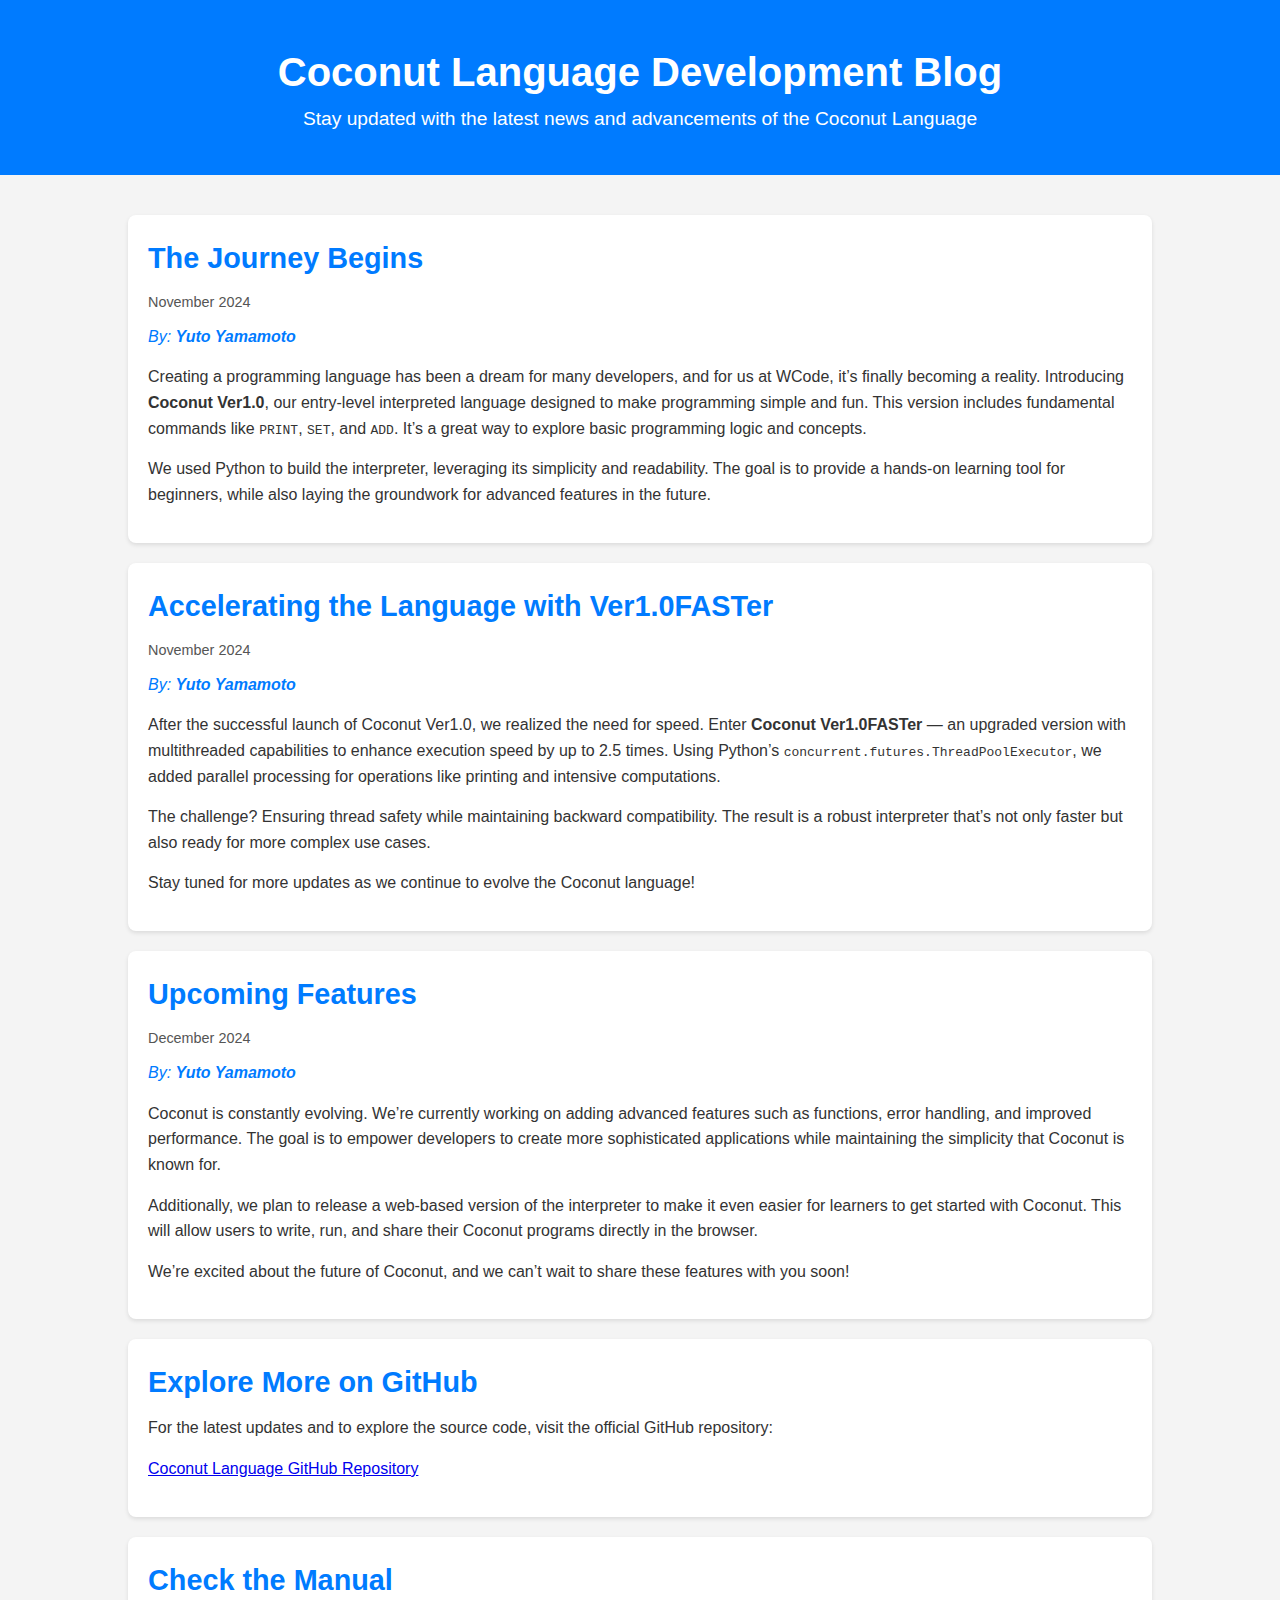
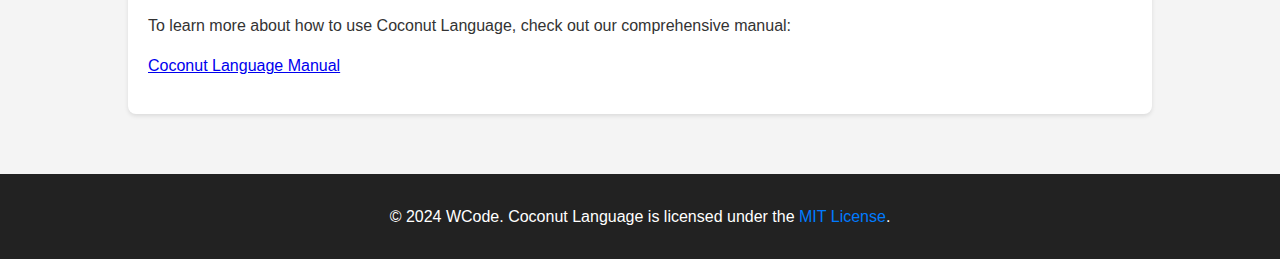
==== blog.html @ feff5c44 "Update blog.html" ====
<!DOCTYPE html>
<html lang="en">
<head>
    <meta charset="UTF-8">
    <meta name="viewport" content="width=device-width, initial-scale=1.0">
    <title>Coconut Language Development Blog</title>
    <link rel="stylesheet" href="blog_styles.css">
</head>
<body>
    <header>
        <div class="container">
            <h1>Coconut Language Development Blog</h1>
            <p>Stay updated with the latest news and advancements of the Coconut Language</p>
        </div>
    </header>

    <main>
        <div class="container">
            <article>
                <h2>The Journey Begins</h2>
                <p class="date">November 2024</p>
                <p class="author">By: <strong>Yuto Yamamoto</strong></p>
                <p>
                    Creating a programming language has been a dream for many developers, and for us at WCode, it’s finally becoming a reality. Introducing <strong>Coconut Ver1.0</strong>, our entry-level interpreted language designed to make programming simple and fun. This version includes fundamental commands like <code>PRINT</code>, <code>SET</code>, and <code>ADD</code>. It’s a great way to explore basic programming logic and concepts.
                </p>
                <p>
                    We used Python to build the interpreter, leveraging its simplicity and readability. The goal is to provide a hands-on learning tool for beginners, while also laying the groundwork for advanced features in the future.
                </p>
            </article>

            <article>
                <h2>Accelerating the Language with Ver1.0FASTer</h2>
                <p class="date">November 2024</p>
                <p class="author">By: <strong>Yuto Yamamoto</strong></p>
                <p>
                    After the successful launch of Coconut Ver1.0, we realized the need for speed. Enter <strong>Coconut Ver1.0FASTer</strong> — an upgraded version with multithreaded capabilities to enhance execution speed by up to 2.5 times. Using Python’s <code>concurrent.futures.ThreadPoolExecutor</code>, we added parallel processing for operations like printing and intensive computations.
                </p>
                <p>
                    The challenge? Ensuring thread safety while maintaining backward compatibility. The result is a robust interpreter that’s not only faster but also ready for more complex use cases.
                </p>
                <p>Stay tuned for more updates as we continue to evolve the Coconut language!</p>
            </article>

            <article>
                <h2>Upcoming Features</h2>
                <p class="date">December 2024</p>
                <p class="author">By: <strong>Yuto Yamamoto</strong></p>
                <p>
                    Coconut is constantly evolving. We’re currently working on adding advanced features such as functions, error handling, and improved performance. The goal is to empower developers to create more sophisticated applications while maintaining the simplicity that Coconut is known for.
                </p>
                <p>
                    Additionally, we plan to release a web-based version of the interpreter to make it even easier for learners to get started with Coconut. This will allow users to write, run, and share their Coconut programs directly in the browser.
                </p>
                <p>We’re excited about the future of Coconut, and we can’t wait to share these features with you soon!</p>
            </article>

            <article>
                <h2>Explore More on GitHub</h2>
                <p>
                    For the latest updates and to explore the source code, visit the official GitHub repository:
                </p>
                <p><a href="https://github.com/yucchannel/coconuts.git" target="_blank">Coconut Language GitHub Repository</a></p>
            </article>

            <article>
                <h2>Check the Manual</h2>
                <p>
                    To learn more about how to use Coconut Language, check out our comprehensive manual:
                </p>
                <p><a href="manuel.html" target="_blank">Coconut Language Manual</a></p>
            </article>
        </div>
    </main>

    <footer>
        <div class="container">
            <p>© 2024 WCode. Coconut Language is licensed under the <a href="license.html">MIT License</a>.</p>
        </div>
    </footer>
</body>
</html>
---- blog_styles.css ----
/* General Reset */
body, h1, h2, p {
    margin: 0;
    padding: 0;
    font-family: Arial, sans-serif;
    line-height: 1.6;
}

/* Body Styling */
body {
    background-color: #f4f4f4;
    color: #333;
}

/* Container Styling */
.container {
    width: 80%;
    max-width: 1200px;
    margin: 0 auto;
    padding: 20px;
}

/* Header Styling */
header {
    background: #007bff;
    color: #fff;
    padding: 20px 0;
    text-align: center;
    margin-bottom: 20px;
}

header h1 {
    font-size: 2.5em;
}

header p {
    font-size: 1.2em;
}

/* Article Styling */
main article {
    background: #fff;
    border-radius: 8px;
    box-shadow: 0 2px 4px rgba(0, 0, 0, 0.1);
    margin-bottom: 20px;
    padding: 20px;
}

main h2 {
    font-size: 1.8em;
    color: #007bff;
    margin-bottom: 10px;
}

main .date {
    color: #555;
    font-size: 0.9em;
    margin-bottom: 10px;
}

main .author {
    color: #007bff;
    font-size: 1em;
    margin-bottom: 15px;
    font-style: italic;
}

main p {
    margin-bottom: 15px;
}

/* Footer Styling */
footer {
    background: #222;
    color: #fff;
    text-align: center;
    padding: 10px 0;
    margin-top: 20px;
}

footer a {
    color: #007bff;
    text-decoration: none;
}

footer a:hover {
    text-decoration: underline;
}
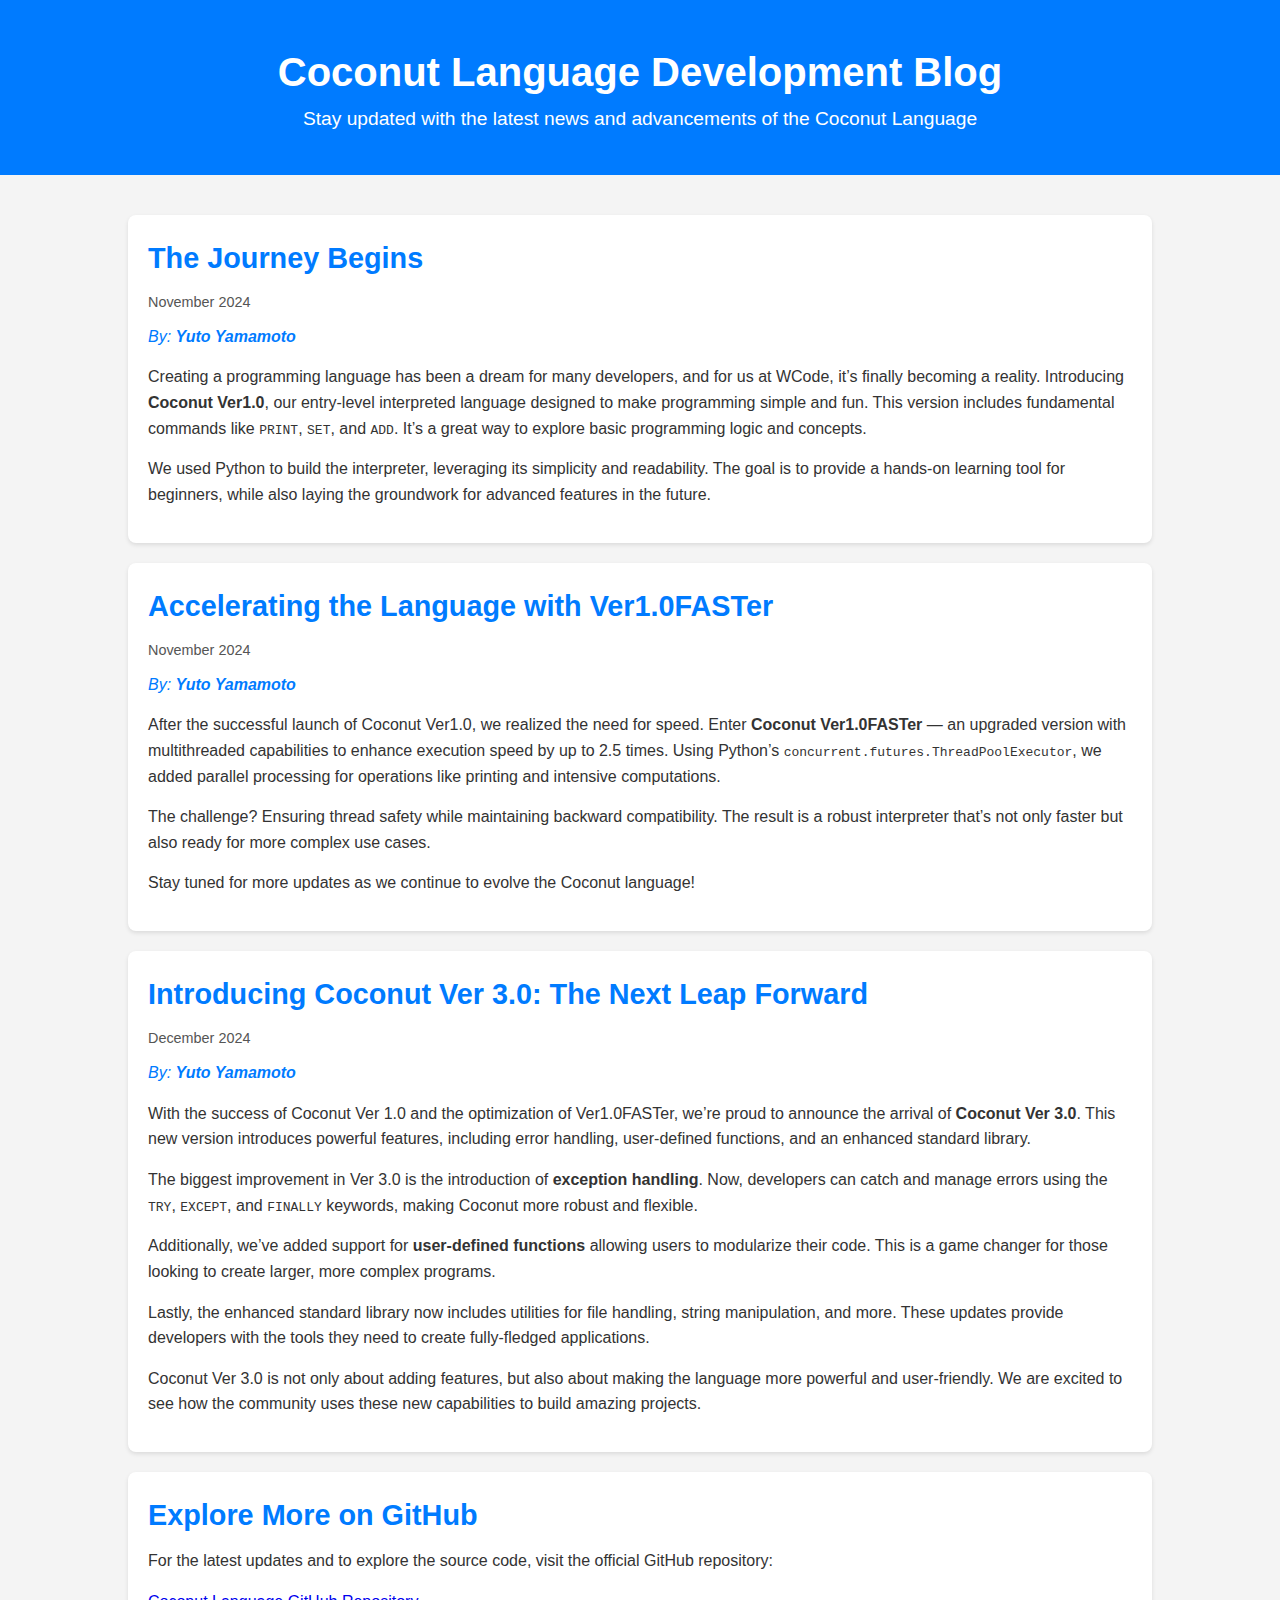
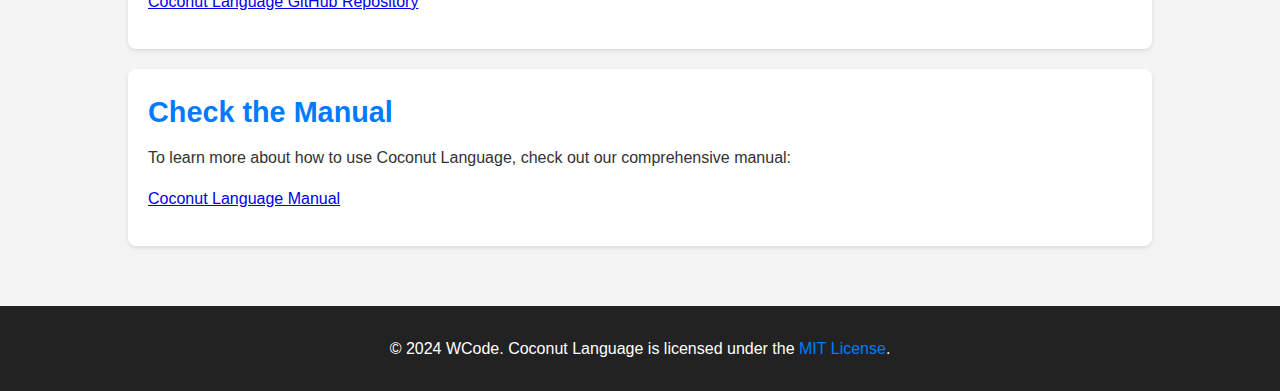
==== commit 5a9986b8: "Update blog.html" ====
--- a/blog.html
+++ b/blog.html
@@ -42,16 +42,24 @@
             </article>
 
             <article>
-                <h2>Upcoming Features</h2>
+                <h2>Introducing Coconut Ver 3.0: The Next Leap Forward</h2>
                 <p class="date">December 2024</p>
                 <p class="author">By: <strong>Yuto Yamamoto</strong></p>
                 <p>
-                    Coconut is constantly evolving. We’re currently working on adding advanced features such as functions, error handling, and improved performance. The goal is to empower developers to create more sophisticated applications while maintaining the simplicity that Coconut is known for.
+                    With the success of Coconut Ver 1.0 and the optimization of Ver1.0FASTer, we’re proud to announce the arrival of <strong>Coconut Ver 3.0</strong>. This new version introduces powerful features, including error handling, user-defined functions, and an enhanced standard library.
                 </p>
                 <p>
-                    Additionally, we plan to release a web-based version of the interpreter to make it even easier for learners to get started with Coconut. This will allow users to write, run, and share their Coconut programs directly in the browser.
+                    The biggest improvement in Ver 3.0 is the introduction of <strong>exception handling</strong>. Now, developers can catch and manage errors using the <code>TRY</code>, <code>EXCEPT</code>, and <code>FINALLY</code> keywords, making Coconut more robust and flexible.
                 </p>
-                <p>We’re excited about the future of Coconut, and we can’t wait to share these features with you soon!</p>
+                <p>
+                    Additionally, we’ve added support for <strong>user-defined functions</strong> allowing users to modularize their code. This is a game changer for those looking to create larger, more complex programs.
+                </p>
+                <p>
+                    Lastly, the enhanced standard library now includes utilities for file handling, string manipulation, and more. These updates provide developers with the tools they need to create fully-fledged applications.
+                </p>
+                <p>
+                    Coconut Ver 3.0 is not only about adding features, but also about making the language more powerful and user-friendly. We are excited to see how the community uses these new capabilities to build amazing projects.
+                </p>
             </article>
 
             <article>
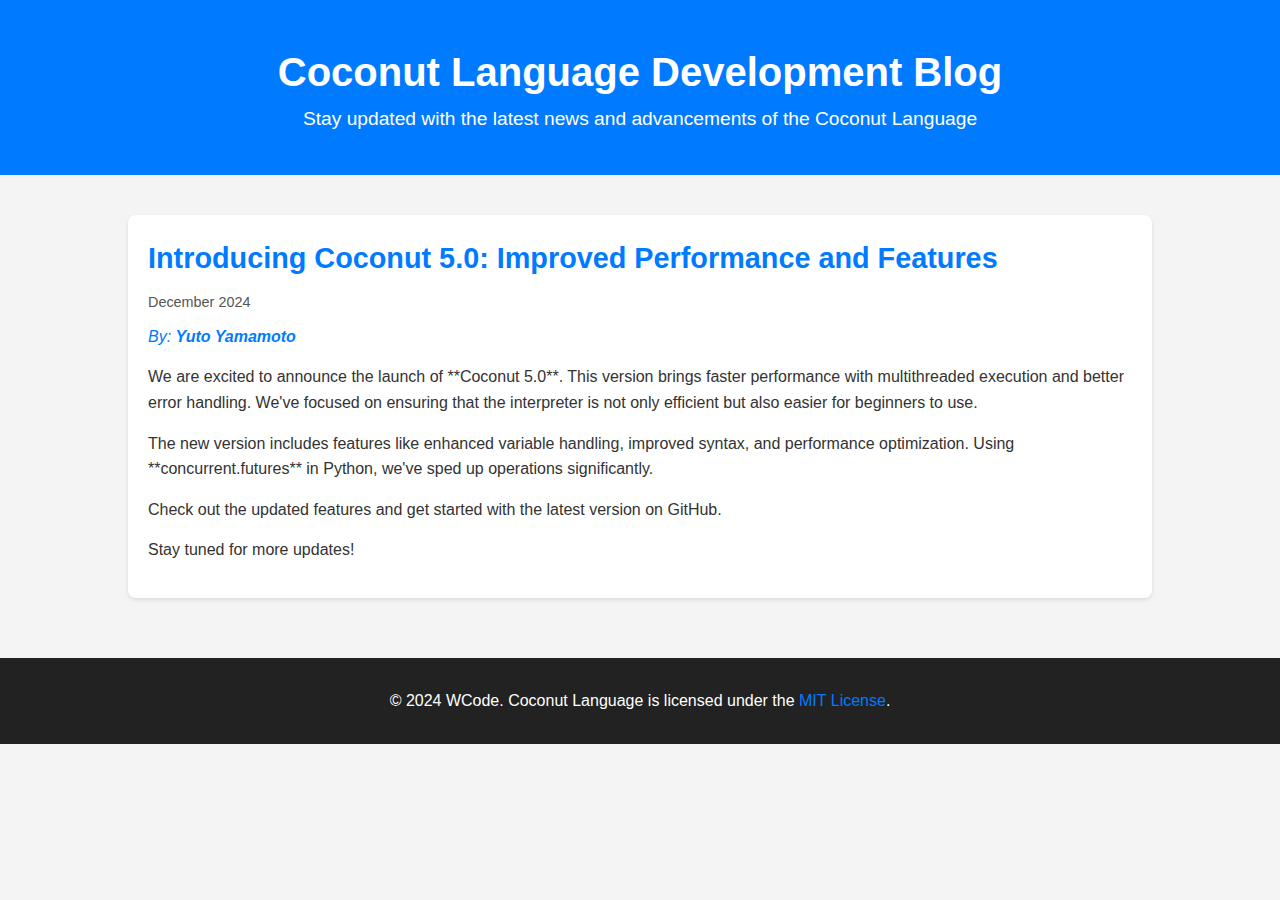
==== commit 9682468f: "Update blog.html" ====
--- a/blog.html
+++ b/blog.html
@@ -17,65 +17,19 @@
     <main>
         <div class="container">
             <article>
-                <h2>The Journey Begins</h2>
-                <p class="date">November 2024</p>
-                <p class="author">By: <strong>Yuto Yamamoto</strong></p>
-                <p>
-                    Creating a programming language has been a dream for many developers, and for us at WCode, it’s finally becoming a reality. Introducing <strong>Coconut Ver1.0</strong>, our entry-level interpreted language designed to make programming simple and fun. This version includes fundamental commands like <code>PRINT</code>, <code>SET</code>, and <code>ADD</code>. It’s a great way to explore basic programming logic and concepts.
-                </p>
-                <p>
-                    We used Python to build the interpreter, leveraging its simplicity and readability. The goal is to provide a hands-on learning tool for beginners, while also laying the groundwork for advanced features in the future.
-                </p>
-            </article>
-
-            <article>
-                <h2>Accelerating the Language with Ver1.0FASTer</h2>
-                <p class="date">November 2024</p>
-                <p class="author">By: <strong>Yuto Yamamoto</strong></p>
-                <p>
-                    After the successful launch of Coconut Ver1.0, we realized the need for speed. Enter <strong>Coconut Ver1.0FASTer</strong> — an upgraded version with multithreaded capabilities to enhance execution speed by up to 2.5 times. Using Python’s <code>concurrent.futures.ThreadPoolExecutor</code>, we added parallel processing for operations like printing and intensive computations.
-                </p>
-                <p>
-                    The challenge? Ensuring thread safety while maintaining backward compatibility. The result is a robust interpreter that’s not only faster but also ready for more complex use cases.
-                </p>
-                <p>Stay tuned for more updates as we continue to evolve the Coconut language!</p>
-            </article>
-
-            <article>
-                <h2>Introducing Coconut Ver 3.0: The Next Leap Forward</h2>
+                <h2>Introducing Coconut 5.0: Improved Performance and Features</h2>
                 <p class="date">December 2024</p>
                 <p class="author">By: <strong>Yuto Yamamoto</strong></p>
                 <p>
-                    With the success of Coconut Ver 1.0 and the optimization of Ver1.0FASTer, we’re proud to announce the arrival of <strong>Coconut Ver 3.0</strong>. This new version introduces powerful features, including error handling, user-defined functions, and an enhanced standard library.
+                    We are excited to announce the launch of **Coconut 5.0**. This version brings faster performance with multithreaded execution and better error handling. We've focused on ensuring that the interpreter is not only efficient but also easier for beginners to use.
                 </p>
                 <p>
-                    The biggest improvement in Ver 3.0 is the introduction of <strong>exception handling</strong>. Now, developers can catch and manage errors using the <code>TRY</code>, <code>EXCEPT</code>, and <code>FINALLY</code> keywords, making Coconut more robust and flexible.
+                    The new version includes features like enhanced variable handling, improved syntax, and performance optimization. Using **concurrent.futures** in Python, we've sped up operations significantly.
                 </p>
                 <p>
-                    Additionally, we’ve added support for <strong>user-defined functions</strong> allowing users to modularize their code. This is a game changer for those looking to create larger, more complex programs.
+                    Check out the updated features and get started with the latest version on GitHub.
                 </p>
-                <p>
-                    Lastly, the enhanced standard library now includes utilities for file handling, string manipulation, and more. These updates provide developers with the tools they need to create fully-fledged applications.
-                </p>
-                <p>
-                    Coconut Ver 3.0 is not only about adding features, but also about making the language more powerful and user-friendly. We are excited to see how the community uses these new capabilities to build amazing projects.
-                </p>
-            </article>
-
-            <article>
-                <h2>Explore More on GitHub</h2>
-                <p>
-                    For the latest updates and to explore the source code, visit the official GitHub repository:
-                </p>
-                <p><a href="https://github.com/yucchannel/coconuts.git" target="_blank">Coconut Language GitHub Repository</a></p>
-            </article>
-
-            <article>
-                <h2>Check the Manual</h2>
-                <p>
-                    To learn more about how to use Coconut Language, check out our comprehensive manual:
-                </p>
-                <p><a href="manuel.html" target="_blank">Coconut Language Manual</a></p>
+                <p>Stay tuned for more updates!</p>
             </article>
         </div>
     </main>
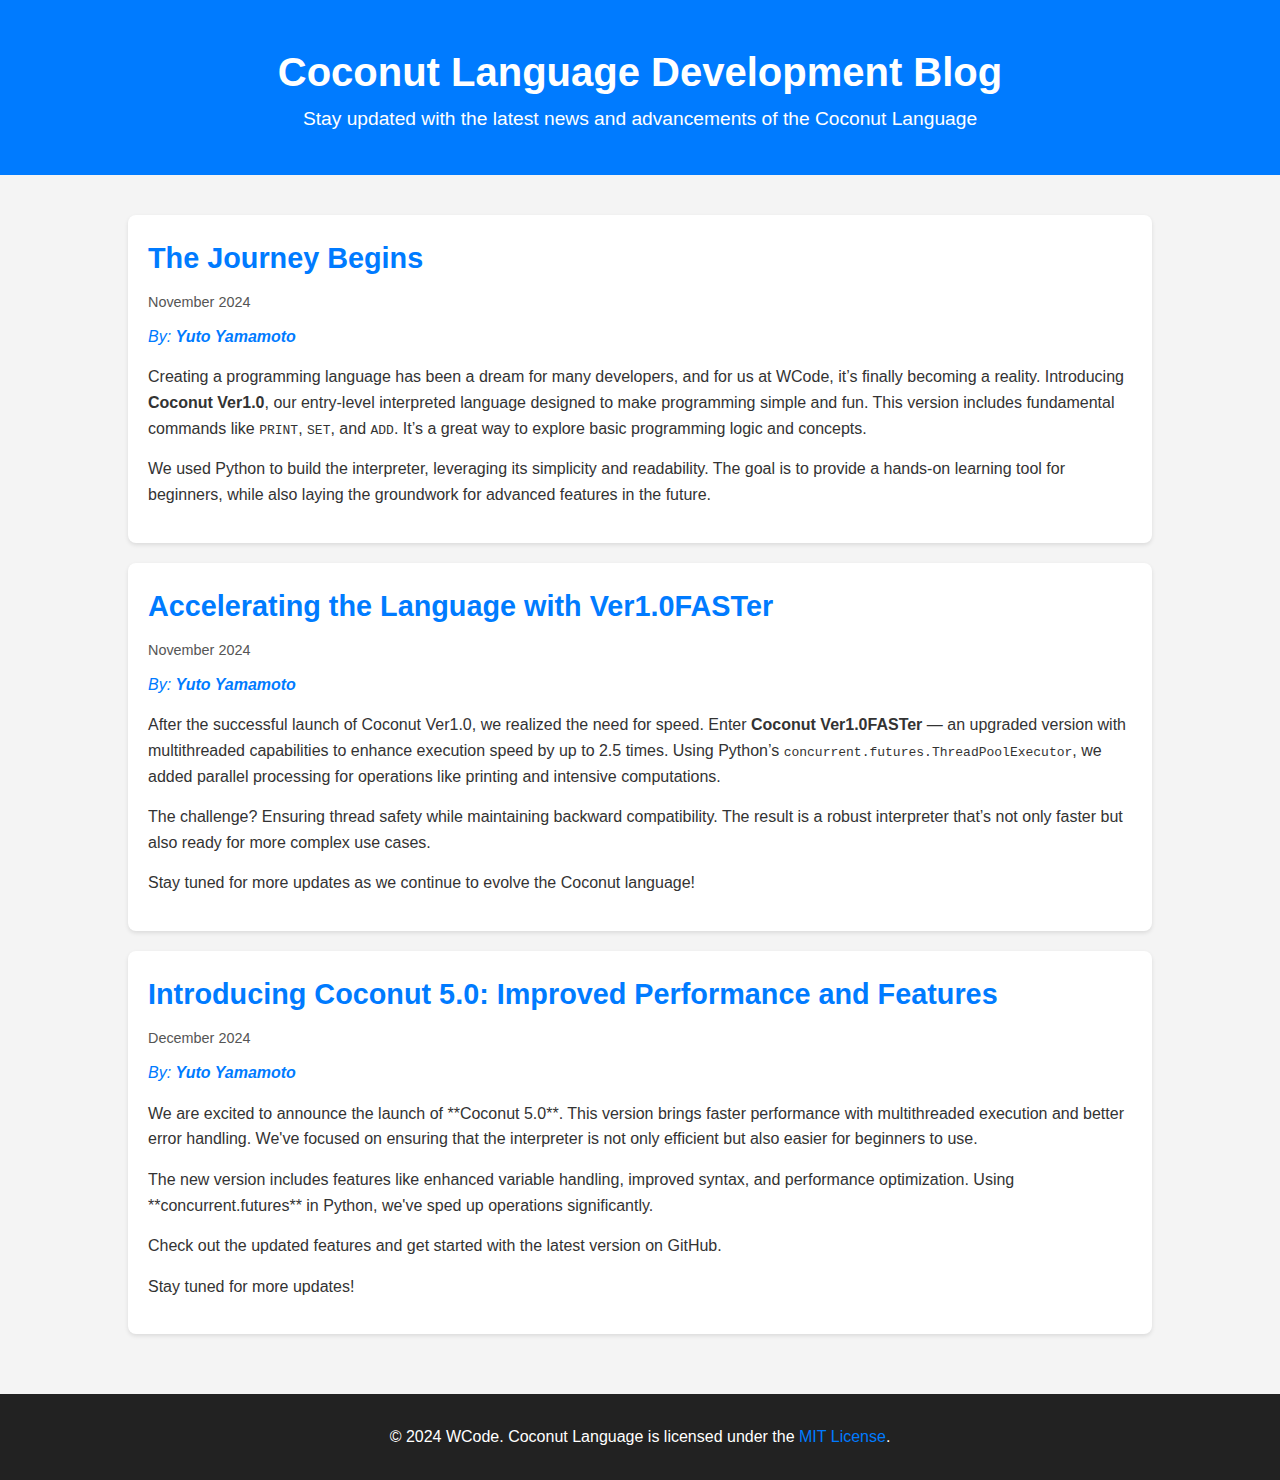
==== commit 77a4f061: "Update blog.html" ====
--- a/blog.html
+++ b/blog.html
@@ -16,6 +16,31 @@
 
     <main>
         <div class="container">
+            <article>
+                <h2>The Journey Begins</h2>
+                <p class="date">November 2024</p>
+                <p class="author">By: <strong>Yuto Yamamoto</strong></p>
+                <p>
+                    Creating a programming language has been a dream for many developers, and for us at WCode, it’s finally becoming a reality. Introducing <strong>Coconut Ver1.0</strong>, our entry-level interpreted language designed to make programming simple and fun. This version includes fundamental commands like <code>PRINT</code>, <code>SET</code>, and <code>ADD</code>. It’s a great way to explore basic programming logic and concepts.
+                </p>
+                <p>
+                    We used Python to build the interpreter, leveraging its simplicity and readability. The goal is to provide a hands-on learning tool for beginners, while also laying the groundwork for advanced features in the future.
+                </p>
+            </article>
+
+            <article>
+                <h2>Accelerating the Language with Ver1.0FASTer</h2>
+                <p class="date">November 2024</p>
+                <p class="author">By: <strong>Yuto Yamamoto</strong></p>
+                <p>
+                    After the successful launch of Coconut Ver1.0, we realized the need for speed. Enter <strong>Coconut Ver1.0FASTer</strong> — an upgraded version with multithreaded capabilities to enhance execution speed by up to 2.5 times. Using Python’s <code>concurrent.futures.ThreadPoolExecutor</code>, we added parallel processing for operations like printing and intensive computations.
+                </p>
+                <p>
+                    The challenge? Ensuring thread safety while maintaining backward compatibility. The result is a robust interpreter that’s not only faster but also ready for more complex use cases.
+                </p>
+                <p>Stay tuned for more updates as we continue to evolve the Coconut language!</p>
+            </article>
+
             <article>
                 <h2>Introducing Coconut 5.0: Improved Performance and Features</h2>
                 <p class="date">December 2024</p>
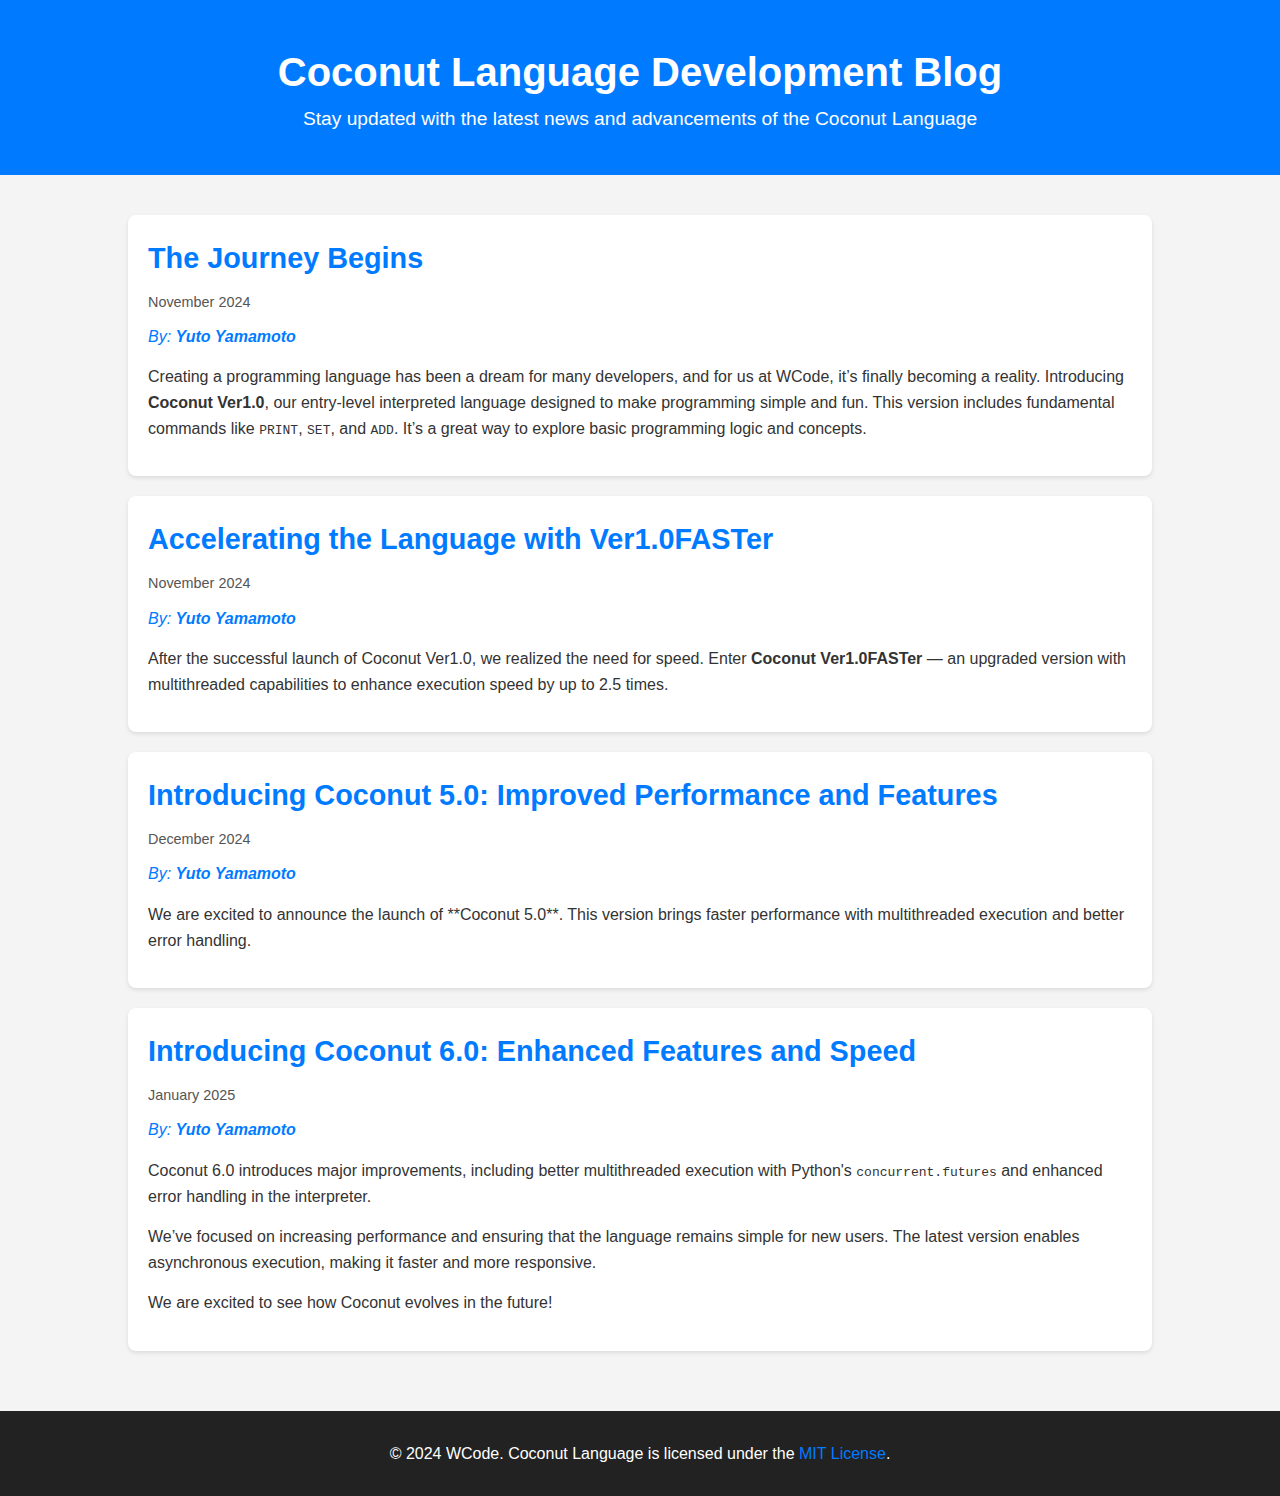
==== commit 5b29eb25: "Update blog.html" ====
--- a/blog.html
+++ b/blog.html
@@ -23,9 +23,6 @@
                 <p>
                     Creating a programming language has been a dream for many developers, and for us at WCode, it’s finally becoming a reality. Introducing <strong>Coconut Ver1.0</strong>, our entry-level interpreted language designed to make programming simple and fun. This version includes fundamental commands like <code>PRINT</code>, <code>SET</code>, and <code>ADD</code>. It’s a great way to explore basic programming logic and concepts.
                 </p>
-                <p>
-                    We used Python to build the interpreter, leveraging its simplicity and readability. The goal is to provide a hands-on learning tool for beginners, while also laying the groundwork for advanced features in the future.
-                </p>
             </article>
 
             <article>
@@ -33,12 +30,8 @@
                 <p class="date">November 2024</p>
                 <p class="author">By: <strong>Yuto Yamamoto</strong></p>
                 <p>
-                    After the successful launch of Coconut Ver1.0, we realized the need for speed. Enter <strong>Coconut Ver1.0FASTer</strong> — an upgraded version with multithreaded capabilities to enhance execution speed by up to 2.5 times. Using Python’s <code>concurrent.futures.ThreadPoolExecutor</code>, we added parallel processing for operations like printing and intensive computations.
+                    After the successful launch of Coconut Ver1.0, we realized the need for speed. Enter <strong>Coconut Ver1.0FASTer</strong> — an upgraded version with multithreaded capabilities to enhance execution speed by up to 2.5 times.
                 </p>
-                <p>
-                    The challenge? Ensuring thread safety while maintaining backward compatibility. The result is a robust interpreter that’s not only faster but also ready for more complex use cases.
-                </p>
-                <p>Stay tuned for more updates as we continue to evolve the Coconut language!</p>
             </article>
 
             <article>
@@ -46,15 +39,21 @@
                 <p class="date">December 2024</p>
                 <p class="author">By: <strong>Yuto Yamamoto</strong></p>
                 <p>
-                    We are excited to announce the launch of **Coconut 5.0**. This version brings faster performance with multithreaded execution and better error handling. We've focused on ensuring that the interpreter is not only efficient but also easier for beginners to use.
+                    We are excited to announce the launch of **Coconut 5.0**. This version brings faster performance with multithreaded execution and better error handling.
+                </p>
+            </article>
+
+            <article>
+                <h2>Introducing Coconut 6.0: Enhanced Features and Speed</h2>
+                <p class="date">January 2025</p>
+                <p class="author">By: <strong>Yuto Yamamoto</strong></p>
+                <p>
+                    Coconut 6.0 introduces major improvements, including better multithreaded execution with Python's <code>concurrent.futures</code> and enhanced error handling in the interpreter.
                 </p>
                 <p>
-                    The new version includes features like enhanced variable handling, improved syntax, and performance optimization. Using **concurrent.futures** in Python, we've sped up operations significantly.
+                    We’ve focused on increasing performance and ensuring that the language remains simple for new users. The latest version enables asynchronous execution, making it faster and more responsive.
                 </p>
-                <p>
-                    Check out the updated features and get started with the latest version on GitHub.
-                </p>
-                <p>Stay tuned for more updates!</p>
+                <p>We are excited to see how Coconut evolves in the future!</p>
             </article>
         </div>
     </main>
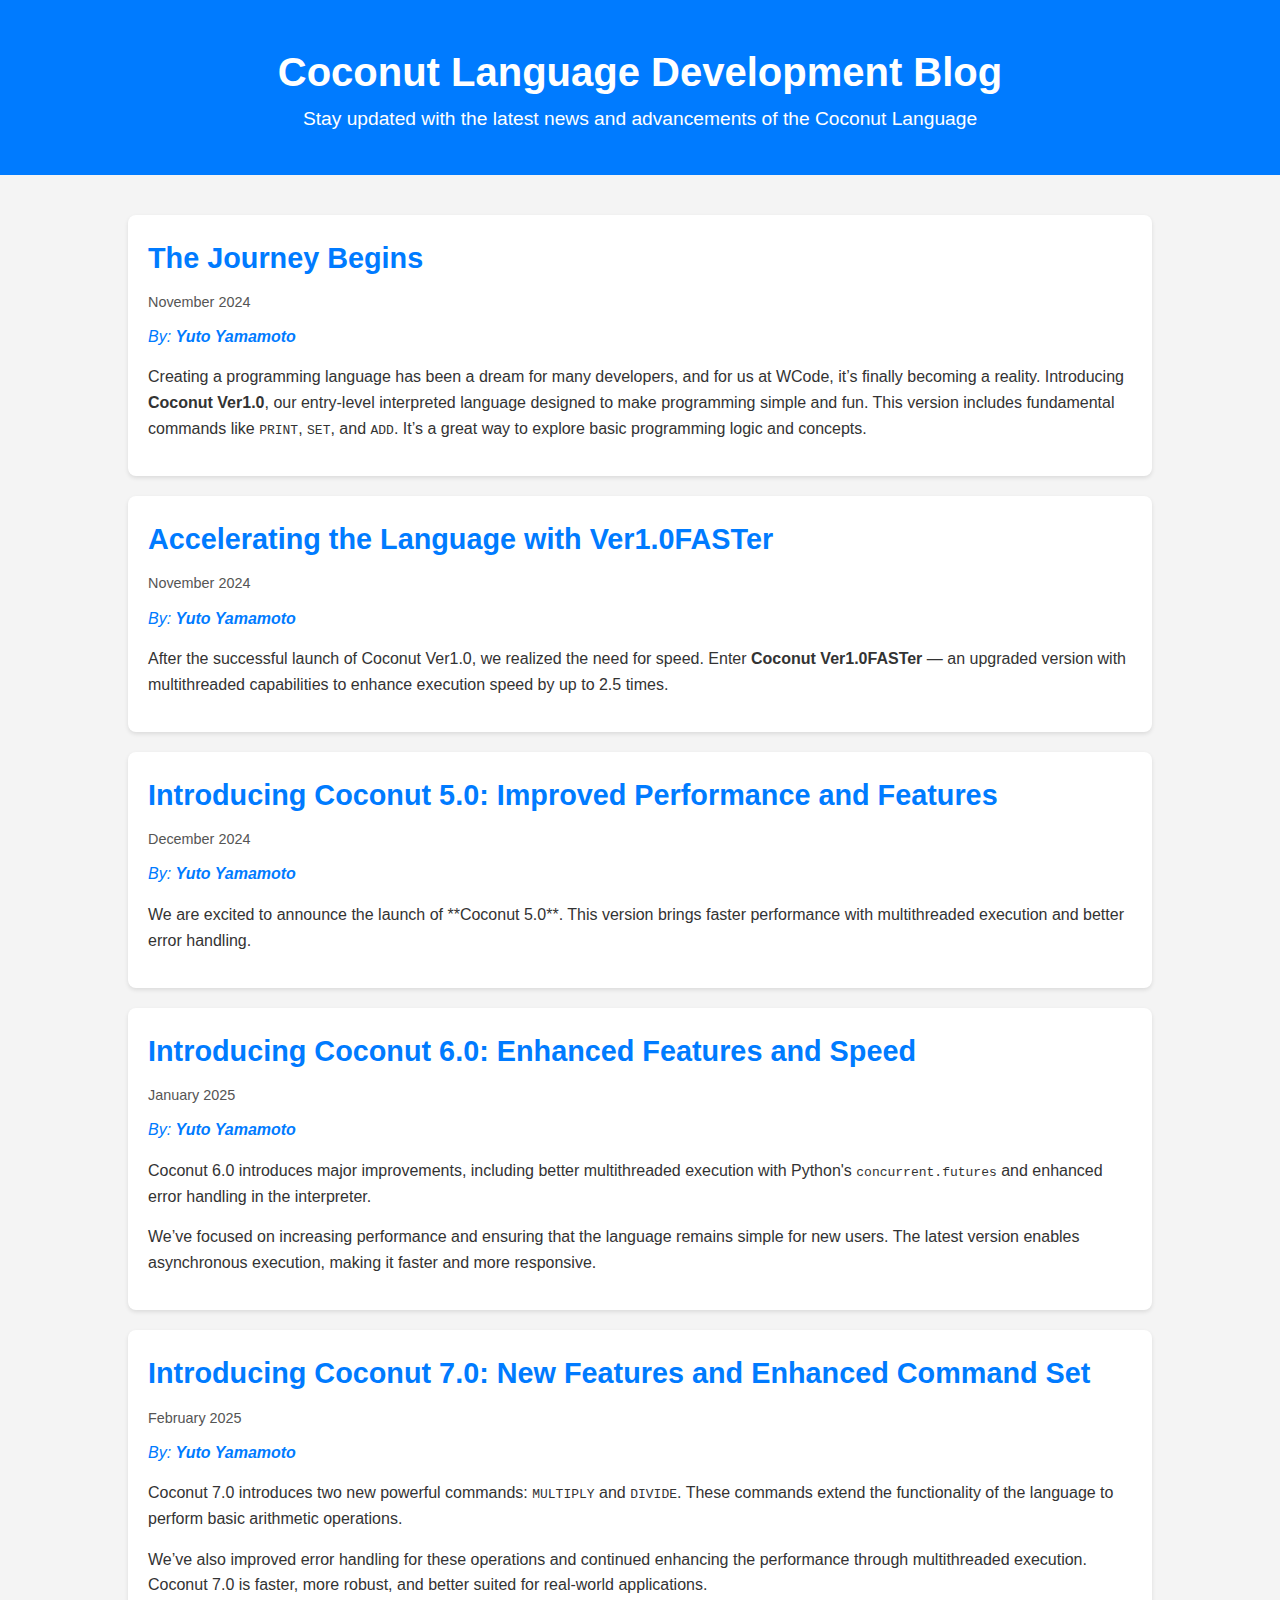
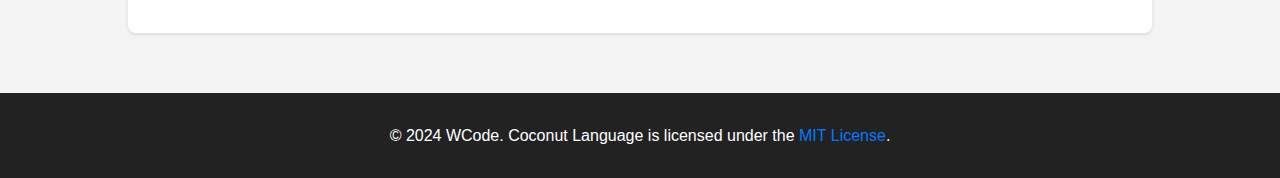
==== commit b385d90f: "Update blog.html" ====
--- a/blog.html
+++ b/blog.html
@@ -53,7 +53,18 @@
                 <p>
                     We’ve focused on increasing performance and ensuring that the language remains simple for new users. The latest version enables asynchronous execution, making it faster and more responsive.
                 </p>
-                <p>We are excited to see how Coconut evolves in the future!</p>
+            </article>
+
+            <article>
+                <h2>Introducing Coconut 7.0: New Features and Enhanced Command Set</h2>
+                <p class="date">February 2025</p>
+                <p class="author">By: <strong>Yuto Yamamoto</strong></p>
+                <p>
+                    Coconut 7.0 introduces two new powerful commands: <code>MULTIPLY</code> and <code>DIVIDE</code>. These commands extend the functionality of the language to perform basic arithmetic operations.
+                </p>
+                <p>
+                    We’ve also improved error handling for these operations and continued enhancing the performance through multithreaded execution. Coconut 7.0 is faster, more robust, and better suited for real-world applications.
+                </p>
             </article>
         </div>
     </main>
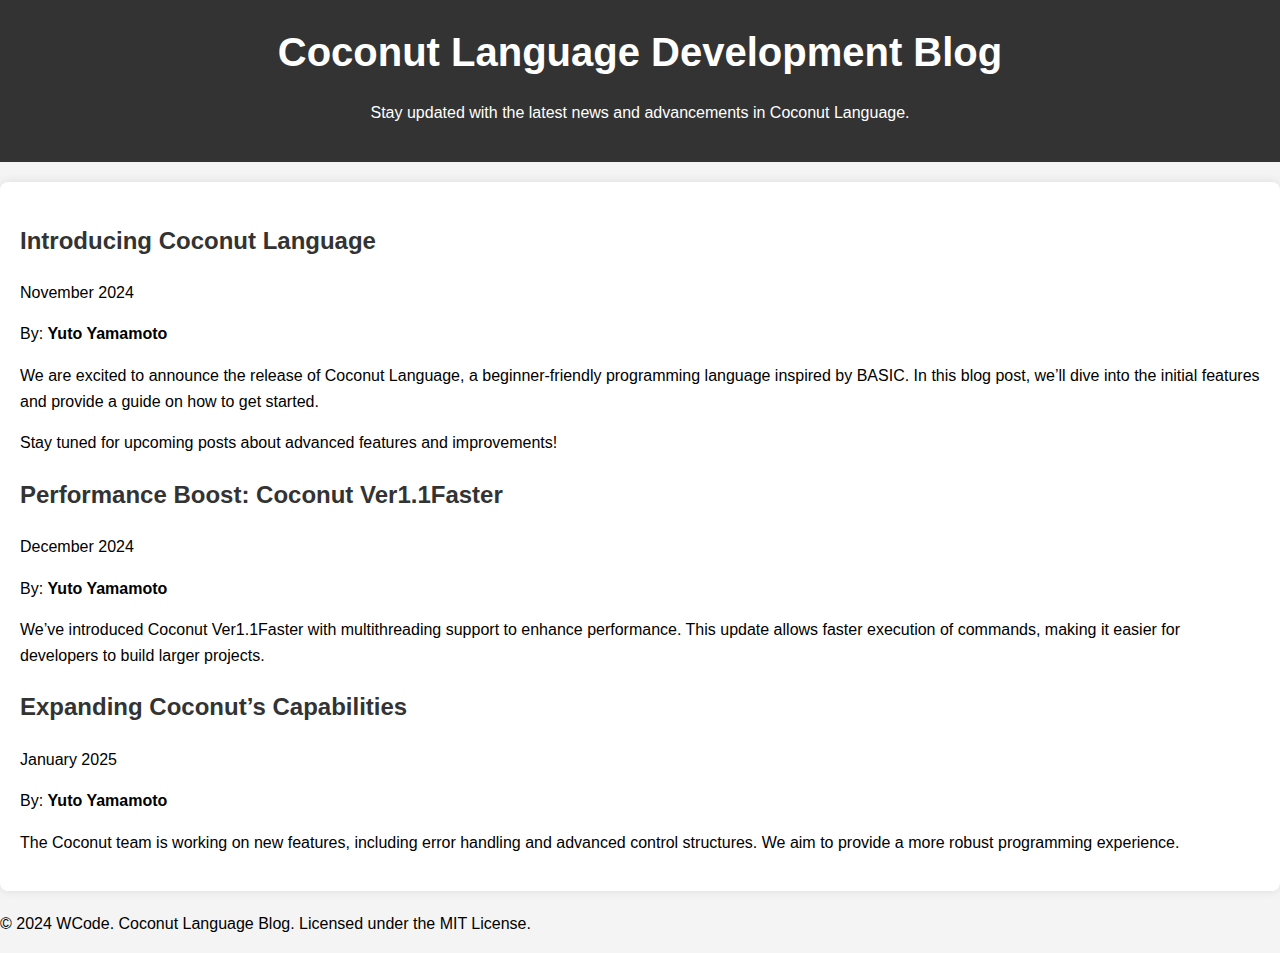
==== commit e46be573: "Update blog.html" ====
--- a/blog.html
+++ b/blog.html
@@ -3,76 +3,42 @@
 <head>
     <meta charset="UTF-8">
     <meta name="viewport" content="width=device-width, initial-scale=1.0">
-    <title>Coconut Language Development Blog</title>
-    <link rel="stylesheet" href="blog_styles.css">
+    <meta name="description" content="Coconut Language Development Blog - Updates and news on Coconut programming language.">
+    <title>Coconut Language Blog</title>
+    <link rel="stylesheet" href="styles.css">
 </head>
 <body>
     <header>
-        <div class="container">
-            <h1>Coconut Language Development Blog</h1>
-            <p>Stay updated with the latest news and advancements of the Coconut Language</p>
-        </div>
+        <h1>Coconut Language Development Blog</h1>
+        <p>Stay updated with the latest news and advancements in Coconut Language.</p>
     </header>
 
-    <main>
-        <div class="container">
-            <article>
-                <h2>The Journey Begins</h2>
-                <p class="date">November 2024</p>
-                <p class="author">By: <strong>Yuto Yamamoto</strong></p>
-                <p>
-                    Creating a programming language has been a dream for many developers, and for us at WCode, it’s finally becoming a reality. Introducing <strong>Coconut Ver1.0</strong>, our entry-level interpreted language designed to make programming simple and fun. This version includes fundamental commands like <code>PRINT</code>, <code>SET</code>, and <code>ADD</code>. It’s a great way to explore basic programming logic and concepts.
-                </p>
-            </article>
+    <section id="posts">
+        <article>
+            <h2>Introducing Coconut Language</h2>
+            <p class="date">November 2024</p>
+            <p class="author">By: <strong>Yuto Yamamoto</strong></p>
+            <p>We are excited to announce the release of Coconut Language, a beginner-friendly programming language inspired by BASIC. In this blog post, we’ll dive into the initial features and provide a guide on how to get started.</p>
+            <p>Stay tuned for upcoming posts about advanced features and improvements!</p>
+        </article>
 
-            <article>
-                <h2>Accelerating the Language with Ver1.0FASTer</h2>
-                <p class="date">November 2024</p>
-                <p class="author">By: <strong>Yuto Yamamoto</strong></p>
-                <p>
-                    After the successful launch of Coconut Ver1.0, we realized the need for speed. Enter <strong>Coconut Ver1.0FASTer</strong> — an upgraded version with multithreaded capabilities to enhance execution speed by up to 2.5 times.
-                </p>
-            </article>
+        <article>
+            <h2>Performance Boost: Coconut Ver1.1Faster</h2>
+            <p class="date">December 2024</p>
+            <p class="author">By: <strong>Yuto Yamamoto</strong></p>
+            <p>We’ve introduced Coconut Ver1.1Faster with multithreading support to enhance performance. This update allows faster execution of commands, making it easier for developers to build larger projects.</p>
+        </article>
 
-            <article>
-                <h2>Introducing Coconut 5.0: Improved Performance and Features</h2>
-                <p class="date">December 2024</p>
-                <p class="author">By: <strong>Yuto Yamamoto</strong></p>
-                <p>
-                    We are excited to announce the launch of **Coconut 5.0**. This version brings faster performance with multithreaded execution and better error handling.
-                </p>
-            </article>
-
-            <article>
-                <h2>Introducing Coconut 6.0: Enhanced Features and Speed</h2>
-                <p class="date">January 2025</p>
-                <p class="author">By: <strong>Yuto Yamamoto</strong></p>
-                <p>
-                    Coconut 6.0 introduces major improvements, including better multithreaded execution with Python's <code>concurrent.futures</code> and enhanced error handling in the interpreter.
-                </p>
-                <p>
-                    We’ve focused on increasing performance and ensuring that the language remains simple for new users. The latest version enables asynchronous execution, making it faster and more responsive.
-                </p>
-            </article>
-
-            <article>
-                <h2>Introducing Coconut 7.0: New Features and Enhanced Command Set</h2>
-                <p class="date">February 2025</p>
-                <p class="author">By: <strong>Yuto Yamamoto</strong></p>
-                <p>
-                    Coconut 7.0 introduces two new powerful commands: <code>MULTIPLY</code> and <code>DIVIDE</code>. These commands extend the functionality of the language to perform basic arithmetic operations.
-                </p>
-                <p>
-                    We’ve also improved error handling for these operations and continued enhancing the performance through multithreaded execution. Coconut 7.0 is faster, more robust, and better suited for real-world applications.
-                </p>
-            </article>
-        </div>
-    </main>
+        <article>
+            <h2>Expanding Coconut’s Capabilities</h2>
+            <p class="date">January 2025</p>
+            <p class="author">By: <strong>Yuto Yamamoto</strong></p>
+            <p>The Coconut team is working on new features, including error handling and advanced control structures. We aim to provide a more robust programming experience.</p>
+        </article>
+    </section>
 
     <footer>
-        <div class="container">
-            <p>© 2024 WCode. Coconut Language is licensed under the <a href="license.html">MIT License</a>.</p>
-        </div>
+        <p>&copy; 2024 WCode. Coconut Language Blog. Licensed under the MIT License.</p>
     </footer>
 </body>
 </html>
--- a/styles.css
+++ b/styles.css
@@ -0,0 +1,60 @@
+/* styles.css */
+body {
+    font-family: Arial, sans-serif;
+    line-height: 1.6;
+    background-color: #f4f4f4;
+    margin: 0;
+    padding: 0;
+}
+
+header {
+    background-color: #333;
+    color: white;
+    padding: 20px;
+    text-align: center;
+}
+
+h1 {
+    margin: 0;
+    font-size: 2.5em;
+}
+
+h2 {
+    color: #333;
+}
+
+section {
+    padding: 20px;
+    margin: 20px 0;
+    background-color: white;
+    border-radius: 8px;
+    box-shadow: 0 0 10px rgba(0, 0, 0, 0.1);
+}
+
+ul {
+    list-style-type: none;
+    padding-left: 0;
+}
+
+ul li {
+    margin: 10px 0;
+}
+
+code {
+    background-color: #f0f0f0;
+    padding: 5px;
+    border-radius: 5px;
+}
+
+a {
+    color: #3498db;
+    text-decoration: none;
+}
+
+.footer {
+    background-color: #333;
+    color: white;
+    text-align: center;
+    padding: 10px;
+    margin-top: 30px; /* Added space to avoid overlap */
+}
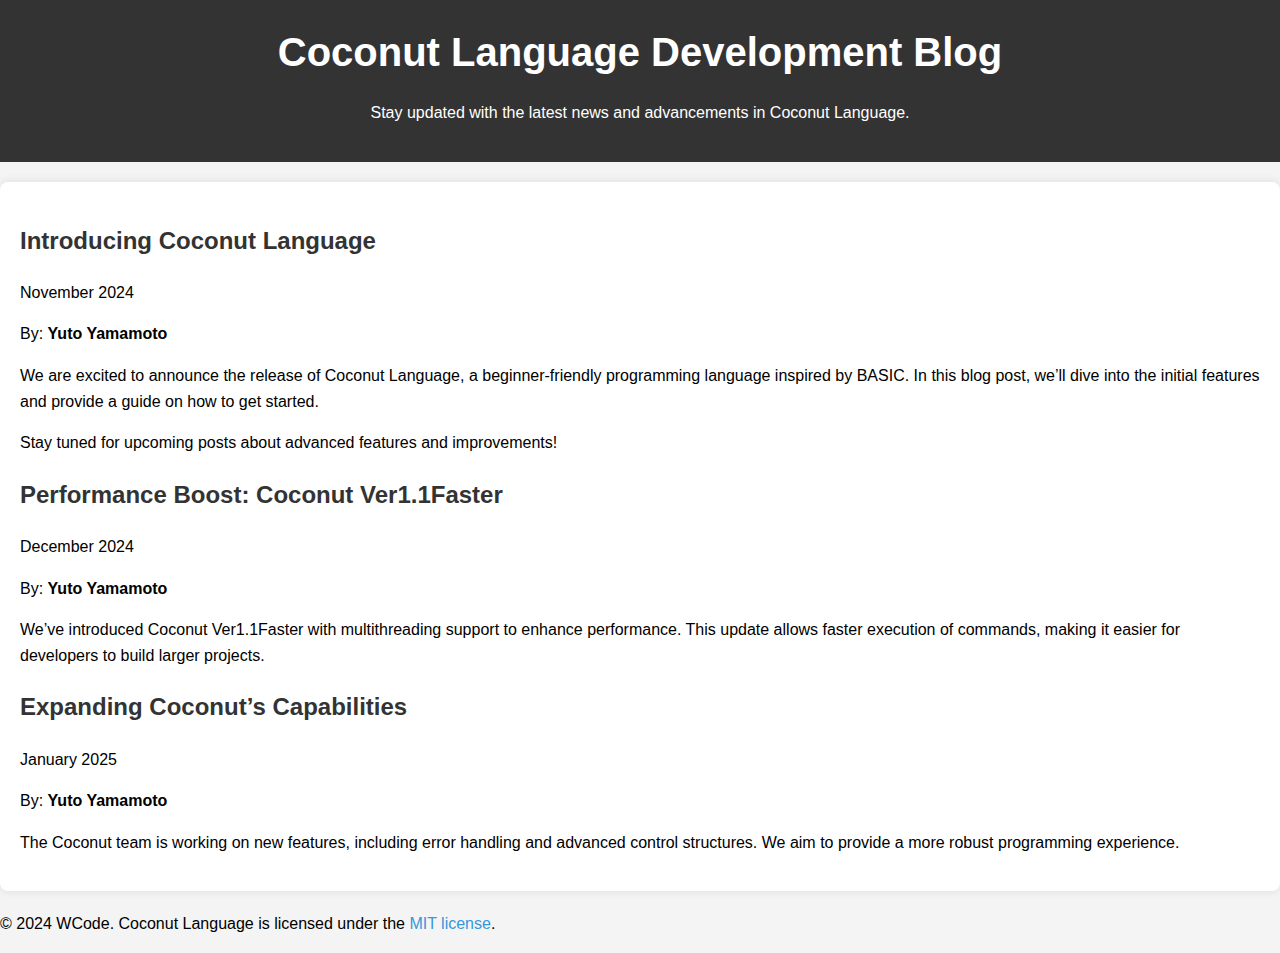
==== commit 0ecb9244: "Update blog.html" ====
--- a/blog.html
+++ b/blog.html
@@ -38,7 +38,7 @@
     </section>
 
     <footer>
-        <p>&copy; 2024 WCode. Coconut Language Blog. Licensed under the MIT License.</p>
+        <p>&copy; 2024 WCode. Coconut Language is licensed under the <a href="license.html">MIT license</a>.</p>
     </footer>
 </body>
 </html>
